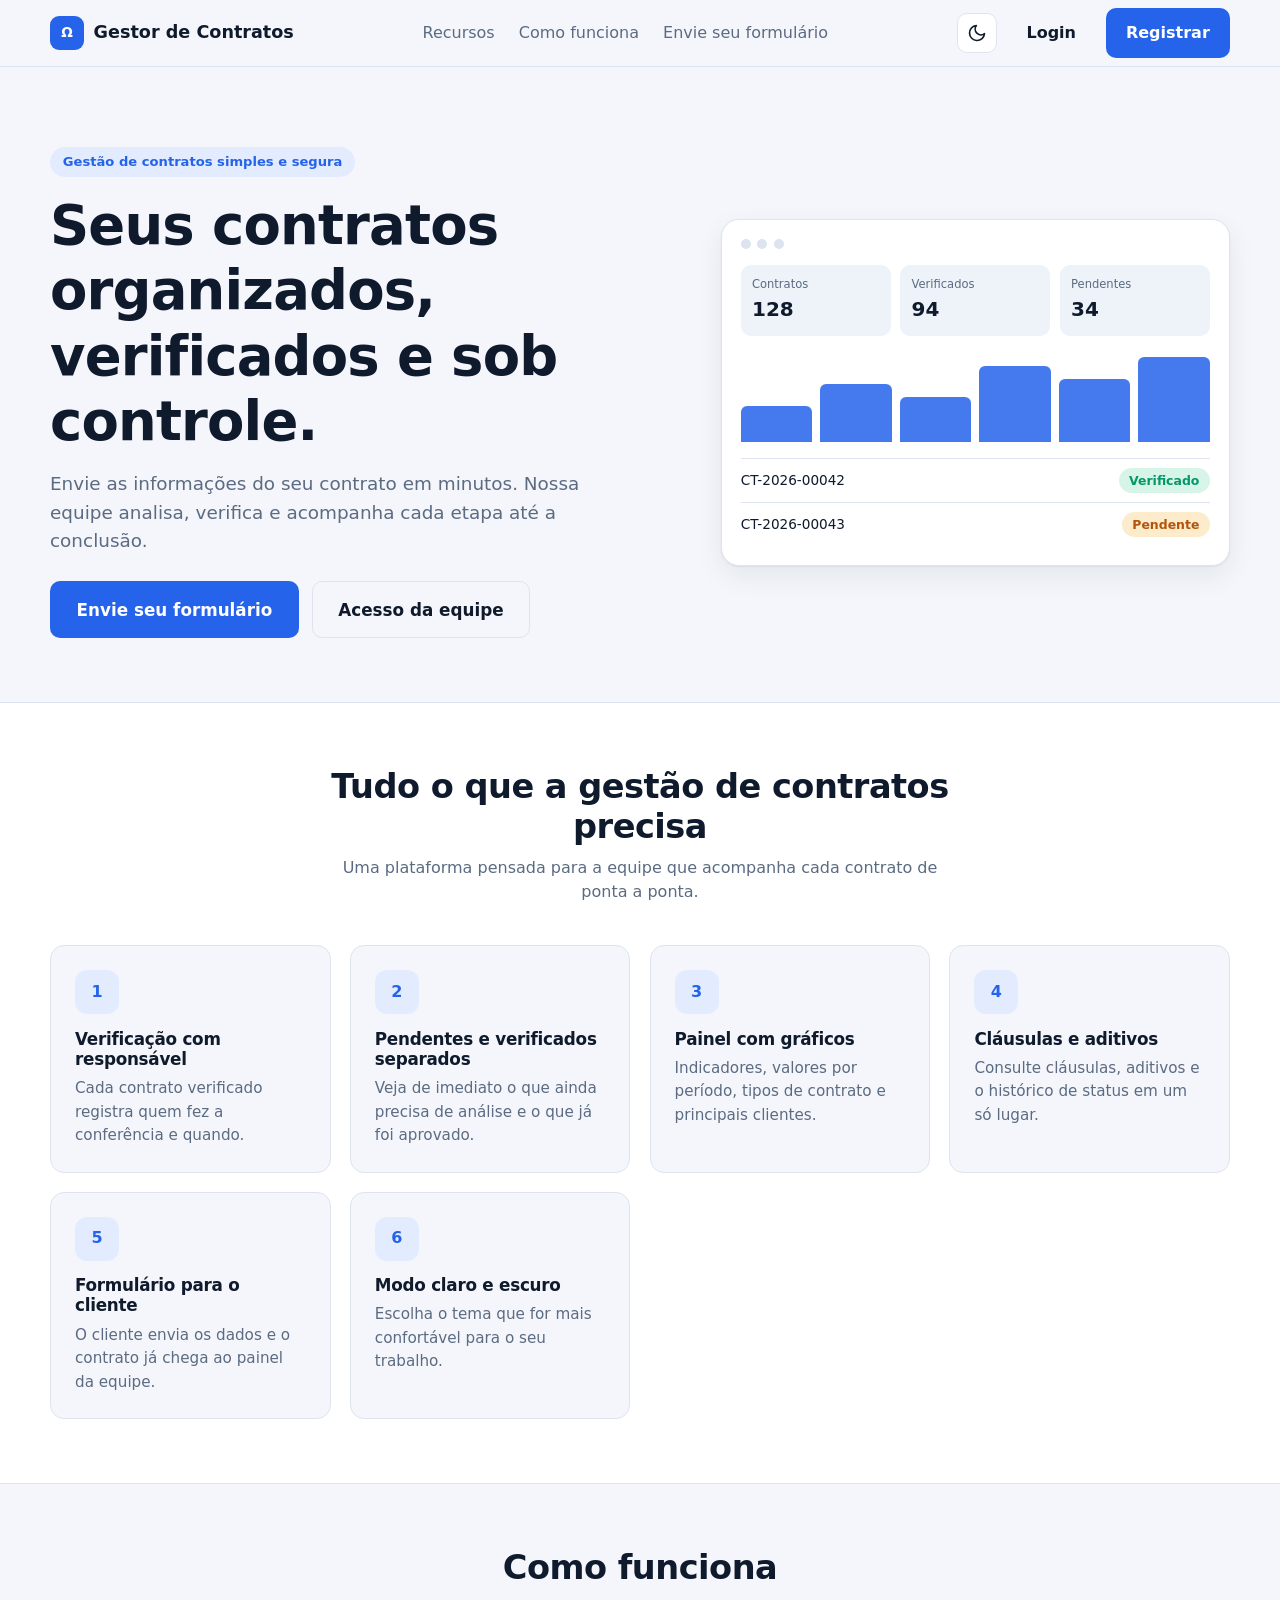
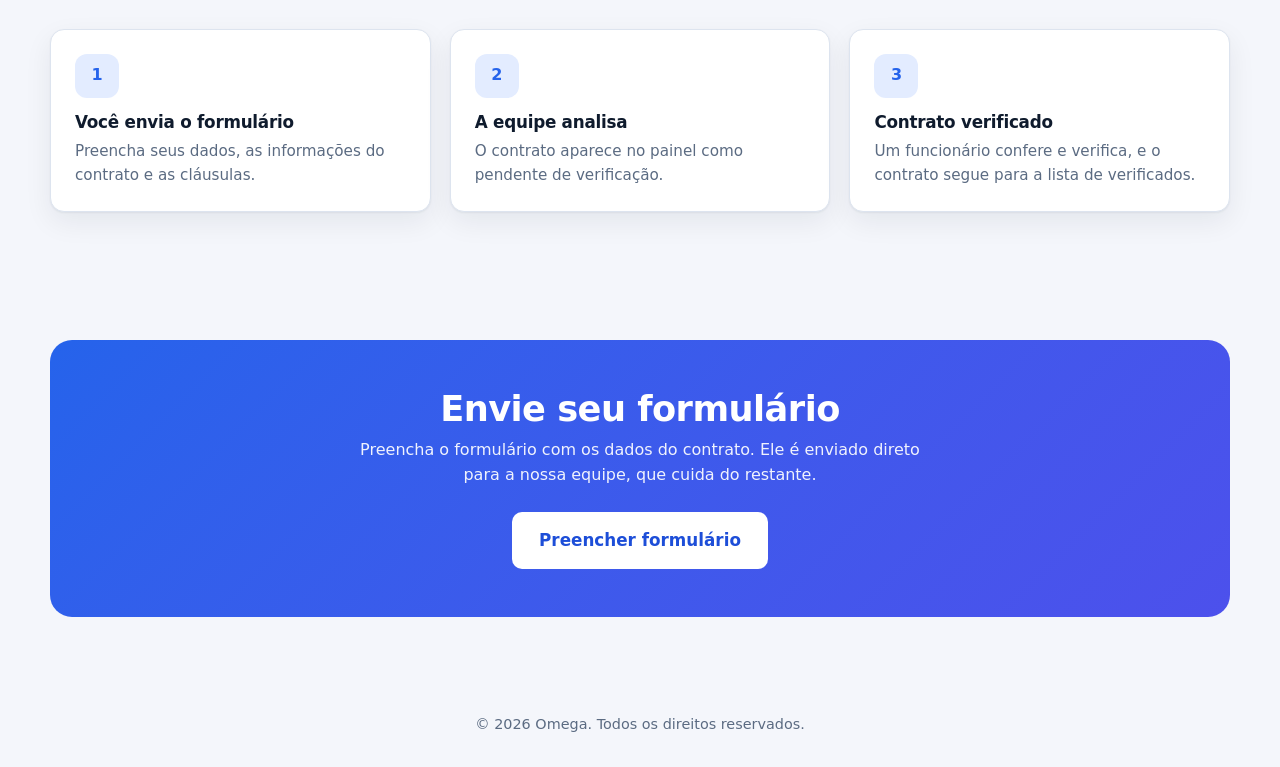
==== frontend/index.html @ f3b6ccd2 "Atualização do back e produção do frontend com integração ao back" ====
<!DOCTYPE html>
<html lang="pt-BR">
<head>
  <meta charset="UTF-8">
  <meta name="viewport" content="width=device-width, initial-scale=1">
  <title>Gestor de Contratos</title>
  <script>document.documentElement.dataset.theme = localStorage.getItem("tema") || (matchMedia("(prefers-color-scheme: dark)").matches ? "dark" : "light");</script>
  <link rel="stylesheet" href="css/style.css">
</head>
<body>

  <header class="navbar">
    <div class="nav-inner">
      <a class="brand" href="index.html"><span class="brand-mark">Ω</span>Gestor de Contratos</a>
      <nav class="nav-links">
        <a href="#recursos">Recursos</a>
        <a href="#como-funciona">Como funciona</a>
        <a href="#formulario">Envie seu formulário</a>
      </nav>
      <div class="nav-actions">
        <span class="theme-slot"></span>
        <a class="btn btn-ghost" href="login.html">Login</a>
        <a class="btn btn-primary" href="registrar.html">Registrar</a>
      </div>
    </div>
  </header>

  <main>
    <section class="hero">
      <div class="container hero-grid">
        <div>
          <span class="eyebrow">Gestão de contratos simples e segura</span>
          <h1>Seus contratos organizados, verificados e sob controle.</h1>
          <p class="lead">Envie as informações do seu contrato em minutos. Nossa equipe analisa, verifica e acompanha cada etapa até a conclusão.</p>
          <div class="hero-cta">
            <a class="btn btn-primary btn-lg" href="formulario.html">Envie seu formulário</a>
            <a class="btn btn-outline btn-lg" href="login.html">Acesso da equipe</a>
          </div>
        </div>

        <div class="preview" aria-hidden="true">
          <div class="preview-head"><i></i><i></i><i></i></div>
          <div class="preview-kpis">
            <div><small>Contratos</small><strong>128</strong></div>
            <div><small>Verificados</small><strong>94</strong></div>
            <div><small>Pendentes</small><strong>34</strong></div>
          </div>
          <div class="preview-bars">
            <span style="height:40%"></span><span style="height:65%"></span><span style="height:50%"></span>
            <span style="height:85%"></span><span style="height:70%"></span><span style="height:95%"></span>
          </div>
          <div class="preview-row"><span>CT-2026-00042</span><span class="badge verificado">Verificado</span></div>
          <div class="preview-row"><span>CT-2026-00043</span><span class="badge pendente">Pendente</span></div>
        </div>
      </div>
    </section>

    <section class="section section-alt" id="recursos">
      <div class="container">
        <div class="section-title">
          <h2>Tudo o que a gestão de contratos precisa</h2>
          <p class="muted">Uma plataforma pensada para a equipe que acompanha cada contrato de ponta a ponta.</p>
        </div>
        <div class="features">
          <article class="feature"><div class="ico">1</div><h3>Verificação com responsável</h3><p>Cada contrato verificado registra quem fez a conferência e quando.</p></article>
          <article class="feature"><div class="ico">2</div><h3>Pendentes e verificados separados</h3><p>Veja de imediato o que ainda precisa de análise e o que já foi aprovado.</p></article>
          <article class="feature"><div class="ico">3</div><h3>Painel com gráficos</h3><p>Indicadores, valores por período, tipos de contrato e principais clientes.</p></article>
          <article class="feature"><div class="ico">4</div><h3>Cláusulas e aditivos</h3><p>Consulte cláusulas, aditivos e o histórico de status em um só lugar.</p></article>
          <article class="feature"><div class="ico">5</div><h3>Formulário para o cliente</h3><p>O cliente envia os dados e o contrato já chega ao painel da equipe.</p></article>
          <article class="feature"><div class="ico">6</div><h3>Modo claro e escuro</h3><p>Escolha o tema que for mais confortável para o seu trabalho.</p></article>
        </div>
      </div>
    </section>

    <section class="section" id="como-funciona">
      <div class="container">
        <div class="section-title">
          <h2>Como funciona</h2>
        </div>
        <div class="features">
          <article class="feature"><div class="ico">1</div><h3>Você envia o formulário</h3><p>Preencha seus dados, as informações do contrato e as cláusulas.</p></article>
          <article class="feature"><div class="ico">2</div><h3>A equipe analisa</h3><p>O contrato aparece no painel como pendente de verificação.</p></article>
          <article class="feature"><div class="ico">3</div><h3>Contrato verificado</h3><p>Um funcionário confere e verifica, e o contrato segue para a lista de verificados.</p></article>
        </div>
      </div>
    </section>

    <section class="section" id="formulario">
      <div class="container">
        <div class="cta-box">
          <h2>Envie seu formulário</h2>
          <p>Preencha o formulário com os dados do contrato. Ele é enviado direto para a nossa equipe, que cuida do restante.</p>
          <a class="btn btn-lg" href="formulario.html">Preencher formulário</a>
        </div>
      </div>
    </section>
  </main>

  <footer class="footer">
    <div class="container">© <span id="ano"></span> Omega. Todos os direitos reservados.</div>
  </footer>

  <script src="js/common.js"></script>
  <script>document.getElementById("ano").textContent = new Date().getFullYear();</script>
</body>
</html>
---- frontend/css/style.css ----
/* ============================================================
   Gestor de Contratos - estilos globais
   Tema claro/escuro controlado por [data-theme] no <html>
   ============================================================ */

:root {
  --bg: #f4f6fb;
  --surface: #ffffff;
  --surface-2: #eef2f9;
  --text: #0f1b2d;
  --muted: #5b6b82;
  --border: #dde4ef;

  --primary: #2563eb;
  --primary-hover: #1d4ed8;
  --primary-contrast: #ffffff;
  --primary-soft: #e3ecff;

  --success: #059669;
  --success-bg: #d6f5e8;
  --warning: #b45309;
  --warning-bg: #fdeccb;
  --danger: #dc2626;
  --danger-bg: #fde2e2;

  --shadow: 0 1px 2px rgba(15, 27, 45, .06), 0 10px 28px rgba(15, 27, 45, .07);
  --radius: 14px;
  color-scheme: light;
}

[data-theme="dark"] {
  --bg: #0b1220;
  --surface: #121b2e;
  --surface-2: #18243b;
  --text: #e7edf8;
  --muted: #93a3bd;
  --border: #243350;

  --primary: #5b95ff;
  --primary-hover: #7aa8ff;
  --primary-contrast: #0b1220;
  --primary-soft: #1b2c52;

  --success: #34d399;
  --success-bg: #0f3a2e;
  --warning: #fbbf24;
  --warning-bg: #3b2f0b;
  --danger: #f87171;
  --danger-bg: #401719;

  --shadow: 0 1px 2px rgba(0, 0, 0, .4), 0 10px 28px rgba(0, 0, 0, .35);
  color-scheme: dark;
}

* { box-sizing: border-box; }

html { scroll-behavior: smooth; }

body {
  margin: 0;
  font-family: "Inter", system-ui, -apple-system, "Segoe UI", Roboto, sans-serif;
  background: var(--bg);
  color: var(--text);
  line-height: 1.55;
  transition: background .25s, color .25s;
}

h1, h2, h3 { line-height: 1.2; margin: 0 0 .5rem; letter-spacing: -.015em; }
p { margin: 0 0 1rem; }
a { color: var(--primary); text-decoration: none; }
a:hover { text-decoration: underline; }
.muted { color: var(--muted); }
.num { text-align: right; white-space: nowrap; }

.container { width: min(1180px, 100% - 2rem); margin-inline: auto; }

/* ---------- Botões ---------- */
.btn {
  display: inline-flex; align-items: center; justify-content: center; gap: .45rem;
  padding: .7rem 1.2rem; border-radius: 10px; border: 1px solid transparent;
  font: inherit; font-weight: 600; cursor: pointer; text-decoration: none !important;
  transition: background .15s, border-color .15s, transform .1s, opacity .15s;
}
.btn:active { transform: translateY(1px); }
.btn:disabled { opacity: .55; cursor: not-allowed; }
.btn-primary { background: var(--primary); color: var(--primary-contrast); }
.btn-primary:hover:not(:disabled) { background: var(--primary-hover); }
.btn-outline { background: transparent; border-color: var(--border); color: var(--text); }
.btn-outline:hover:not(:disabled) { border-color: var(--primary); color: var(--primary); }
.btn-ghost { background: transparent; color: var(--text); }
.btn-ghost:hover:not(:disabled) { background: var(--surface-2); }
.btn-success { background: var(--success); color: #fff; }
[data-theme="dark"] .btn-success { color: #04251b; }
.btn-success:hover:not(:disabled) { filter: brightness(1.08); }
.btn-danger { background: var(--danger); color: #fff; }
[data-theme="dark"] .btn-danger { color: #2a0a0a; }
.btn-danger-outline { background: transparent; border-color: var(--danger-bg); color: var(--danger); }
.btn-danger-outline:hover:not(:disabled) { background: var(--danger-bg); }
.btn-lg { padding: .9rem 1.6rem; font-size: 1.05rem; }
.btn-sm { padding: .38rem .75rem; font-size: .85rem; border-radius: 8px; }
.btn-block { width: 100%; }

.icon-btn {
  display: inline-grid; place-items: center; width: 40px; height: 40px;
  border-radius: 10px; border: 1px solid var(--border); background: var(--surface);
  color: var(--text); cursor: pointer; transition: border-color .15s, color .15s;
}
.icon-btn:hover { border-color: var(--primary); color: var(--primary); }
[data-theme="dark"] .i-moon, :root:not([data-theme="dark"]) .i-sun { display: none; }

/* ---------- Navbar / Topbar ---------- */
.navbar, .topbar {
  position: sticky; top: 0; z-index: 20;
  background: color-mix(in srgb, var(--bg) 85%, transparent);
  backdrop-filter: blur(10px);
  border-bottom: 1px solid var(--border);
}
.nav-inner, .topbar-inner {
  display: flex; align-items: center; justify-content: space-between;
  gap: 1rem; height: 66px; width: min(1180px, 100% - 2rem); margin-inline: auto;
}
.brand {
  display: inline-flex; align-items: center; gap: .6rem;
  font-weight: 800; font-size: 1.1rem; color: var(--text); text-decoration: none !important;
}
.brand-mark {
  display: inline-grid; place-items: center; width: 34px; height: 34px;
  border-radius: 9px; background: var(--primary); color: var(--primary-contrast);
  font-size: .85rem; font-weight: 800;
}
.nav-links { display: flex; gap: 1.5rem; }
.nav-links a { color: var(--muted); font-weight: 500; }
.nav-links a:hover { color: var(--text); text-decoration: none; }
.nav-actions, .topbar-actions { display: flex; align-items: center; gap: .6rem; }
.theme-slot { display: inline-flex; }
.user-chip {
  padding: .35rem .8rem; border-radius: 999px; background: var(--surface-2);
  font-size: .85rem; font-weight: 600;
}

/* ---------- Landing ---------- */
.hero { padding: 5rem 0 4rem; }
.hero-grid { display: grid; grid-template-columns: 1.1fr .9fr; gap: 3rem; align-items: center; }
.eyebrow {
  display: inline-block; padding: .3rem .8rem; border-radius: 999px;
  background: var(--primary-soft); color: var(--primary);
  font-size: .82rem; font-weight: 700; margin-bottom: 1rem;
}
.hero h1 { font-size: clamp(2.2rem, 5vw, 3.4rem); margin-bottom: 1rem; }
.hero p.lead { font-size: 1.15rem; color: var(--muted); max-width: 540px; }
.hero-cta { display: flex; flex-wrap: wrap; gap: .8rem; margin-top: 1.6rem; }

.preview {
  background: var(--surface); border: 1px solid var(--border);
  border-radius: 18px; box-shadow: var(--shadow); padding: 1.2rem;
}
.preview-head { display: flex; gap: .4rem; margin-bottom: 1rem; }
.preview-head i { width: 10px; height: 10px; border-radius: 50%; background: var(--border); }
.preview-kpis { display: grid; grid-template-columns: repeat(3, 1fr); gap: .6rem; margin-bottom: 1rem; }
.preview-kpis div { background: var(--surface-2); border-radius: 10px; padding: .7rem; }
.preview-kpis small { display: block; color: var(--muted); font-size: .72rem; }
.preview-kpis strong { font-size: 1.25rem; }
.preview-bars { display: flex; align-items: flex-end; gap: .5rem; height: 90px; margin-bottom: 1rem; }
.preview-bars span { flex: 1; background: var(--primary); border-radius: 6px 6px 0 0; opacity: .85; }
.preview-row {
  display: flex; justify-content: space-between; align-items: center;
  padding: .55rem 0; border-top: 1px solid var(--border); font-size: .85rem;
}

.section { padding: 4rem 0; }
.section-alt { background: var(--surface); border-block: 1px solid var(--border); }
.section-title { text-align: center; max-width: 640px; margin: 0 auto 2.5rem; }
.section-title h2 { font-size: clamp(1.6rem, 3vw, 2.1rem); }

.features { display: grid; grid-template-columns: repeat(auto-fit, minmax(260px, 1fr)); gap: 1.2rem; }
.feature {
  background: var(--surface); border: 1px solid var(--border);
  border-radius: var(--radius); padding: 1.5rem; box-shadow: var(--shadow);
}
.section-alt .feature { box-shadow: none; background: var(--bg); }
.feature .ico {
  display: grid; place-items: center; width: 44px; height: 44px; border-radius: 12px;
  background: var(--primary-soft); color: var(--primary); font-weight: 800; margin-bottom: .9rem;
}
.feature h3 { font-size: 1.05rem; }
.feature p { color: var(--muted); margin: 0; font-size: .95rem; }

.cta-box {
  background: linear-gradient(135deg, var(--primary), color-mix(in srgb, var(--primary) 55%, #7c3aed));
  color: #fff; border-radius: 22px; padding: 3rem 2rem; text-align: center;
}
.cta-box h2 { font-size: clamp(1.6rem, 3vw, 2.2rem); }
.cta-box p { max-width: 560px; margin: 0 auto 1.5rem; opacity: .92; }
.cta-box .btn { background: #fff; color: #1d4ed8; }
.cta-box .btn:hover { background: #f1f5ff; }

.footer { padding: 2rem 0; text-align: center; color: var(--muted); font-size: .9rem; }

/* ---------- Páginas de autenticação / formulário ---------- */
.page-center { min-height: calc(100vh - 66px); display: grid; place-items: center; padding: 2rem 1rem; }
.card {
  background: var(--surface); border: 1px solid var(--border);
  border-radius: var(--radius); box-shadow: var(--shadow); padding: 1.6rem;
}
.auth-card { width: min(440px, 100%); padding: 2rem; }
.auth-card h1 { font-size: 1.6rem; }

.field { margin-bottom: 1rem; }
.field label { display: block; font-weight: 600; font-size: .9rem; margin-bottom: .35rem; }
.field label .req { color: var(--danger); }
.field input, .field select, .field textarea {
  width: 100%; padding: .7rem .85rem; font: inherit; color: var(--text);
  background: var(--bg); border: 1px solid var(--border); border-radius: 10px;
  transition: border-color .15s, box-shadow .15s;
}
.field textarea { resize: vertical; min-height: 84px; }
.field input:focus, .field select:focus, .field textarea:focus {
  outline: none; border-color: var(--primary);
  box-shadow: 0 0 0 3px color-mix(in srgb, var(--primary) 25%, transparent);
}
.field small { color: var(--muted); font-size: .8rem; }
.grid-2 { display: grid; grid-template-columns: 1fr 1fr; gap: 0 1rem; }

.alert { padding: .75rem 1rem; border-radius: 10px; font-size: .92rem; margin-bottom: 1rem; }
.alert-erro { background: var(--danger-bg); color: var(--danger); }
.alert-ok { background: var(--success-bg); color: var(--success); }
.auth-foot { text-align: center; margin: 1.2rem 0 0; color: var(--muted); font-size: .92rem; }

.form-wrap { width: min(820px, 100% - 2rem); margin: 2.5rem auto 4rem; }
.form-wrap > .card + .card { margin-top: 1.2rem; }
.form-wrap h2 { font-size: 1.15rem; margin-bottom: 1.1rem; }
.clausula-item {
  border: 1px dashed var(--border); border-radius: 12px; padding: 1rem; margin-bottom: .9rem;
  background: var(--bg);
}
.clausula-item .topo { display: flex; justify-content: space-between; align-items: center; margin-bottom: .6rem; }
.clausula-item .topo strong { font-size: .9rem; }
.sucesso { text-align: center; padding: 2.5rem 1.5rem; }
.sucesso .check {
  width: 64px; height: 64px; margin: 0 auto 1rem; border-radius: 50%;
  display: grid; place-items: center; background: var(--success-bg); color: var(--success); font-size: 2rem;
}
.sucesso .numero {
  display: inline-block; padding: .4rem 1rem; border-radius: 10px; margin: .5rem 0 1.4rem;
  background: var(--surface-2); font-weight: 800; font-size: 1.2rem; letter-spacing: .03em;
}

/* ---------- Dashboard ---------- */
.dash { padding: 2rem 0 4rem; }
.dash-head { display: flex; justify-content: space-between; align-items: flex-end; gap: 1rem; flex-wrap: wrap; margin-bottom: 1.5rem; }
.dash-head h1 { font-size: 1.7rem; margin: 0; }
.dash-tools { display: flex; gap: .6rem; flex-wrap: wrap; }
.dash-tools input[type="search"] {
  width: 260px; max-width: 100%; padding: .55rem .85rem; font: inherit; color: var(--text);
  background: var(--surface); border: 1px solid var(--border); border-radius: 10px;
}
.dash-tools input:focus { outline: none; border-color: var(--primary); }

.kpis { display: grid; grid-template-columns: repeat(auto-fit, minmax(190px, 1fr)); gap: 1rem; margin-bottom: 1.2rem; }
.kpi {
  background: var(--surface); border: 1px solid var(--border); border-radius: var(--radius);
  padding: 1.1rem 1.2rem; box-shadow: var(--shadow); border-top: 4px solid var(--primary);
}
.kpi.warning { border-top-color: var(--warning); }
.kpi.success { border-top-color: var(--success); }
.kpi.danger { border-top-color: var(--danger); }
.kpi-label { display: block; color: var(--muted); font-size: .85rem; font-weight: 600; }
.kpi-valor { display: block; font-size: 1.7rem; margin: .15rem 0; letter-spacing: -.02em; }
.kpi-sub { color: var(--muted); font-size: .8rem; }

.charts { display: grid; grid-template-columns: repeat(2, 1fr); gap: 1.2rem; margin-bottom: 1.5rem; }
.chart-card h3 { font-size: 1rem; margin-bottom: .8rem; }
.chart-box { position: relative; height: 260px; }

.tabela-card { padding: 0; margin-bottom: 1.5rem; overflow: hidden; }
.tabela-head {
  display: flex; align-items: center; justify-content: space-between; gap: .8rem;
  padding: 1.1rem 1.3rem; border-bottom: 1px solid var(--border);
}
.tabela-head h2 { margin: 0; font-size: 1.1rem; display: flex; align-items: center; gap: .6rem; }
.tabela-head p { margin: 0; font-size: .85rem; }
.tabela-card.pendentes { border-top: 4px solid var(--warning); }
.tabela-card.verificados { border-top: 4px solid var(--success); }

.table-wrap { overflow-x: auto; }
table { width: 100%; border-collapse: collapse; font-size: .92rem; }
th, td { padding: .75rem 1.1rem; text-align: left; border-bottom: 1px solid var(--border); white-space: nowrap; }
th { font-size: .78rem; text-transform: uppercase; letter-spacing: .04em; color: var(--muted); background: var(--surface-2); }
tbody tr:last-child td { border-bottom: 0; }
tbody tr:hover { background: color-mix(in srgb, var(--surface-2) 60%, transparent); }
td.vazio { text-align: center; color: var(--muted); padding: 2rem; white-space: normal; }
td.titulo-col { white-space: normal; min-width: 180px; }
.acoes { display: flex; gap: .4rem; justify-content: flex-end; }

.badge {
  display: inline-flex; align-items: center; gap: .3rem; padding: .18rem .65rem;
  border-radius: 999px; font-size: .78rem; font-weight: 700; background: var(--surface-2); color: var(--muted);
}
.badge.pendente { background: var(--warning-bg); color: var(--warning); }
.badge.verificado { background: var(--success-bg); color: var(--success); }
.badge.contador { background: var(--primary-soft); color: var(--primary); }
.quem { display: inline-flex; align-items: center; gap: .5rem; font-weight: 600; }
.avatar {
  display: inline-grid; place-items: center; width: 26px; height: 26px; border-radius: 50%;
  background: var(--success-bg); color: var(--success); font-size: .72rem; font-weight: 800;
}

/* ---------- Dialogs ---------- */
dialog {
  border: 1px solid var(--border); border-radius: 18px; padding: 0; color: var(--text);
  background: var(--surface); box-shadow: 0 24px 70px rgba(0, 0, 0, .35);
  width: min(720px, 100% - 2rem); max-height: 90vh;
}
dialog::backdrop { background: rgba(5, 10, 20, .55); backdrop-filter: blur(2px); }
dialog.sm { width: min(440px, 100% - 2rem); }
.dlg-head { display: flex; justify-content: space-between; align-items: flex-start; gap: 1rem; padding: 1.3rem 1.5rem 0; }
.dlg-body { padding: 1rem 1.5rem 1.5rem; overflow-y: auto; max-height: calc(90vh - 90px); }
.dlg-foot { display: flex; justify-content: flex-end; gap: .6rem; padding-top: 1rem; }
.dl-grid { display: grid; grid-template-columns: repeat(auto-fit, minmax(180px, 1fr)); gap: .9rem 1.2rem; margin: 1rem 0; }
.dl-grid dt { font-size: .75rem; text-transform: uppercase; letter-spacing: .04em; color: var(--muted); font-weight: 700; }
.dl-grid dd { margin: 0; font-weight: 600; }
.banner-verificado {
  display: flex; align-items: center; gap: .7rem; padding: .8rem 1rem; border-radius: 12px;
  background: var(--success-bg); color: var(--success); font-weight: 600; margin-top: .8rem;
}
.banner-pendente {
  padding: .8rem 1rem; border-radius: 12px; background: var(--warning-bg);
  color: var(--warning); font-weight: 600; margin-top: .8rem;
}
.dlg-sec h4 { margin: 1.3rem 0 .5rem; font-size: .95rem; }
.lista-simples { list-style: none; margin: 0; padding: 0; }
.lista-simples li { padding: .65rem .85rem; border: 1px solid var(--border); border-radius: 10px; margin-bottom: .5rem; background: var(--bg); }
.lista-simples li strong { display: block; }
.lista-simples li span { color: var(--muted); font-size: .9rem; }

/* ---------- Toasts ---------- */
#toasts { position: fixed; right: 1rem; bottom: 1rem; z-index: 100; display: flex; flex-direction: column; gap: .6rem; }
.toast {
  min-width: 240px; max-width: 360px; padding: .8rem 1.1rem; border-radius: 12px;
  background: var(--surface); border: 1px solid var(--border); border-left: 4px solid var(--primary);
  box-shadow: var(--shadow); font-size: .92rem; animation: entrar .25s ease;
}
.toast.sucesso { border-left-color: var(--success); }
.toast.erro { border-left-color: var(--danger); }
.toast.saindo { opacity: 0; transform: translateX(20px); transition: .3s; }
@keyframes entrar { from { opacity: 0; transform: translateY(10px); } }

/* ---------- Responsivo ---------- */
@media (max-width: 900px) {
  .hero-grid { grid-template-columns: 1fr; }
  .preview { display: none; }
  .charts { grid-template-columns: 1fr; }
  .nav-links { display: none; }
}
@media (max-width: 560px) {
  .grid-2 { grid-template-columns: 1fr; }
  .user-chip { display: none; }
  .hero { padding-top: 3rem; }
  .dash-tools input[type="search"] { width: 100%; }
}
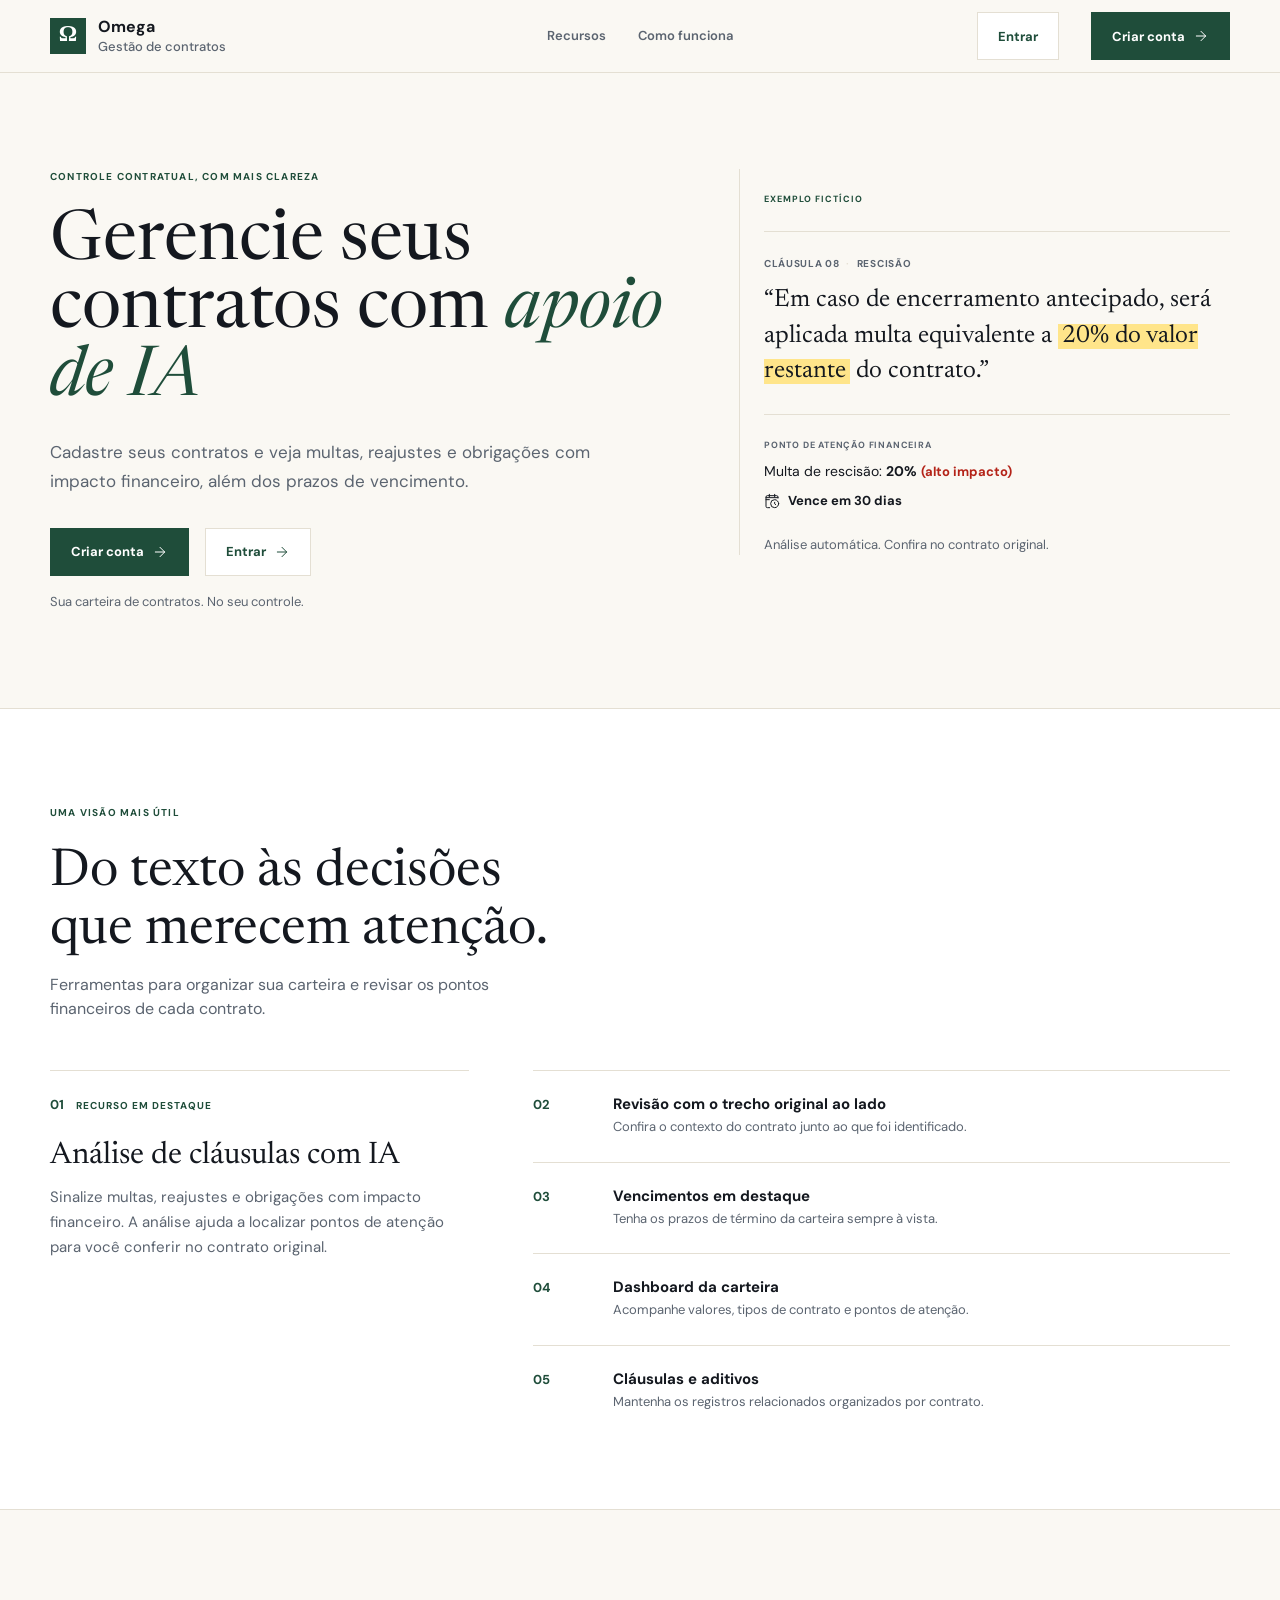
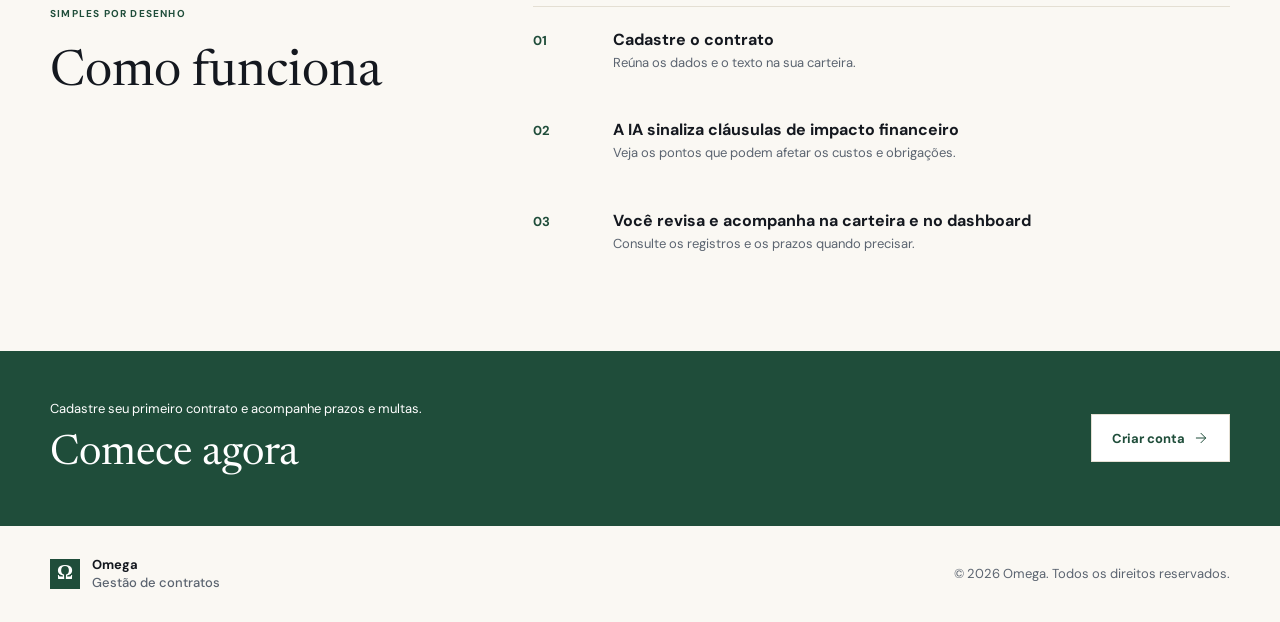
==== commit 17044564: "Refina a página inicial de gestão de contratos" ====
--- a/frontend/index.html
+++ b/frontend/index.html
@@ -3,104 +3,125 @@
 <head>
   <meta charset="UTF-8">
   <meta name="viewport" content="width=device-width, initial-scale=1">
-  <title>Gestor de Contratos</title>
-  <script>document.documentElement.dataset.theme = localStorage.getItem("tema") || (matchMedia("(prefers-color-scheme: dark)").matches ? "dark" : "light");</script>
-  <link rel="stylesheet" href="css/style.css">
+  <title>Gestor de Contratos com apoio de IA</title>
+  <link rel="preconnect" href="https://fonts.googleapis.com">
+  <link rel="preconnect" href="https://fonts.gstatic.com" crossorigin>
+  <link href="https://fonts.googleapis.com/css2?family=DM+Sans:wght@400;500;600;700&family=Newsreader:opsz,wght@6..72,400;6..72,500;6..72,600&display=swap" rel="stylesheet">
+  <link rel="stylesheet" href="css/landing.css">
 </head>
-<body>
+<body class="landing-page">
 
-  <header class="navbar">
-    <div class="nav-inner">
-      <a class="brand" href="index.html"><span class="brand-mark">Ω</span>Gestor de Contratos</a>
-      <nav class="nav-links">
+  <header class="site-header">
+    <div class="shell nav-inner">
+      <a class="brand" href="index.html"><span class="brand-mark">Ω</span><span>Omega <small>Gestão de contratos</small></span></a>
+      <nav class="nav-links" aria-label="Navegação principal">
         <a href="#recursos">Recursos</a>
         <a href="#como-funciona">Como funciona</a>
-        <a href="#formulario">Envie seu formulário</a>
       </nav>
       <div class="nav-actions">
-        <span class="theme-slot"></span>
-        <a class="btn btn-ghost" href="login.html">Login</a>
-        <a class="btn btn-primary" href="registrar.html">Registrar</a>
+        <a class="btn btn--inverse nav-login" href="login.html">Entrar</a>
+        <a class="btn btn--primary" href="registrar.html">Criar conta <svg class="icon" aria-hidden="true" focusable="false"><use href="img/icons.svg#arrow-right"/></svg></a>
       </div>
     </div>
   </header>
 
   <main>
-    <section class="hero">
-      <div class="container hero-grid">
-        <div>
-          <span class="eyebrow">Gestão de contratos simples e segura</span>
-          <h1>Seus contratos organizados, verificados e sob controle.</h1>
-          <p class="lead">Envie as informações do seu contrato em minutos. Nossa equipe analisa, verifica e acompanha cada etapa até a conclusão.</p>
-          <div class="hero-cta">
-            <a class="btn btn-primary btn-lg" href="formulario.html">Envie seu formulário</a>
-            <a class="btn btn-outline btn-lg" href="login.html">Acesso da equipe</a>
+    <section class="hero shell">
+      <div class="hero-copy">
+        <p class="eyebrow">CONTROLE CONTRATUAL, COM MAIS CLAREZA</p>
+        <h1>Gerencie seus contratos com <em>apoio de IA</em></h1>
+        <p class="lead">Cadastre seus contratos e veja multas, reajustes e obrigações com impacto financeiro, além dos prazos de vencimento.</p>
+        <div class="hero-cta">
+          <a class="btn btn--primary" href="registrar.html">Criar conta <svg class="icon" aria-hidden="true" focusable="false"><use href="img/icons.svg#arrow-right"/></svg></a>
+          <a class="btn btn--inverse" href="login.html">Entrar <svg class="icon" aria-hidden="true" focusable="false"><use href="img/icons.svg#arrow-right"/></svg></a>
+        </div>
+        <p class="hero-note">Sua carteira de contratos. No seu controle.</p>
+      </div>
+
+      <aside class="example" aria-label="Exemplo fictício de análise de contrato">
+        <div class="example-block example-topline">
+          <span>EXEMPLO FICTÍCIO</span>
+        </div>
+        <div class="example-block example-clause">
+          <div class="document-label">CLÁUSULA 08 <span>·</span> RESCISÃO</div>
+          <blockquote>“Em caso de encerramento antecipado, será aplicada multa equivalente a <mark>20% do valor restante</mark> do contrato.”</blockquote>
+        </div>
+        <div class="example-block example-attention">
+          <span class="result-label">PONTO DE ATENÇÃO FINANCEIRA</span>
+          <p>Multa de rescisão: <strong>20%</strong> <span class="risk-label">(alto impacto)</span></p>
+          <div class="example-due"><svg class="icon" aria-hidden="true" focusable="false"><use href="img/icons.svg#calendar-clock"/></svg><span>Vence em 30 dias</span></div>
+        </div>
+        <p class="example-note">Análise automática. Confira no contrato original.</p>
+      </aside>
+    </section>
+
+    <section class="section resources" id="recursos">
+      <div class="shell">
+        <div class="section-heading">
+          <p class="eyebrow">UMA VISÃO MAIS ÚTIL</p>
+          <h2>Do texto às decisões que merecem atenção.</h2>
+          <p>Ferramentas para organizar sua carteira e revisar os pontos financeiros de cada contrato.</p>
+        </div>
+        <div class="resource-layout">
+          <article class="resource-featured">
+            <span class="resource-number">01 <span>RECURSO EM DESTAQUE</span></span>
+            <h3>Análise de cláusulas com IA</h3>
+            <p>Sinalize multas, reajustes e obrigações com impacto financeiro. A análise ajuda a localizar pontos de atenção para você conferir no contrato original.</p>
+          </article>
+          <div class="resource-list">
+            <article class="list-row">
+              <span class="list-number">02</span>
+              <div class="list-copy"><h3>Revisão com o trecho original ao lado</h3><p>Confira o contexto do contrato junto ao que foi identificado.</p></div>
+            </article>
+            <article class="list-row">
+              <span class="list-number">03</span>
+              <div class="list-copy"><h3>Vencimentos em destaque</h3><p>Tenha os prazos de término da carteira sempre à vista.</p></div>
+            </article>
+            <article class="list-row">
+              <span class="list-number">04</span>
+              <div class="list-copy"><h3>Dashboard da carteira</h3><p>Acompanhe valores, tipos de contrato e pontos de atenção.</p></div>
+            </article>
+            <article class="list-row">
+              <span class="list-number">05</span>
+              <div class="list-copy"><h3>Cláusulas e aditivos</h3><p>Mantenha os registros relacionados organizados por contrato.</p></div>
+            </article>
           </div>
-        </div>
-
-        <div class="preview" aria-hidden="true">
-          <div class="preview-head"><i></i><i></i><i></i></div>
-          <div class="preview-kpis">
-            <div><small>Contratos</small><strong>128</strong></div>
-            <div><small>Verificados</small><strong>94</strong></div>
-            <div><small>Pendentes</small><strong>34</strong></div>
-          </div>
-          <div class="preview-bars">
-            <span style="height:40%"></span><span style="height:65%"></span><span style="height:50%"></span>
-            <span style="height:85%"></span><span style="height:70%"></span><span style="height:95%"></span>
-          </div>
-          <div class="preview-row"><span>CT-2026-00042</span><span class="badge verificado">Verificado</span></div>
-          <div class="preview-row"><span>CT-2026-00043</span><span class="badge pendente">Pendente</span></div>
         </div>
       </div>
     </section>
 
-    <section class="section section-alt" id="recursos">
-      <div class="container">
-        <div class="section-title">
-          <h2>Tudo o que a gestão de contratos precisa</h2>
-          <p class="muted">Uma plataforma pensada para a equipe que acompanha cada contrato de ponta a ponta.</p>
+    <section class="section process" id="como-funciona">
+      <div class="shell process-layout">
+        <div class="section-heading process-heading">
+          <p class="eyebrow">SIMPLES POR DESENHO</p>
+          <h2>Como funciona</h2>
         </div>
-        <div class="features">
-          <article class="feature"><div class="ico">1</div><h3>Verificação com responsável</h3><p>Cada contrato verificado registra quem fez a conferência e quando.</p></article>
-          <article class="feature"><div class="ico">2</div><h3>Pendentes e verificados separados</h3><p>Veja de imediato o que ainda precisa de análise e o que já foi aprovado.</p></article>
-          <article class="feature"><div class="ico">3</div><h3>Painel com gráficos</h3><p>Indicadores, valores por período, tipos de contrato e principais clientes.</p></article>
-          <article class="feature"><div class="ico">4</div><h3>Cláusulas e aditivos</h3><p>Consulte cláusulas, aditivos e o histórico de status em um só lugar.</p></article>
-          <article class="feature"><div class="ico">5</div><h3>Formulário para o cliente</h3><p>O cliente envia os dados e o contrato já chega ao painel da equipe.</p></article>
-          <article class="feature"><div class="ico">6</div><h3>Modo claro e escuro</h3><p>Escolha o tema que for mais confortável para o seu trabalho.</p></article>
-        </div>
+        <ol class="steps">
+          <li class="list-row"><span class="list-number">01</span><div class="list-copy"><h3>Cadastre o contrato</h3><p>Reúna os dados e o texto na sua carteira.</p></div></li>
+          <li class="list-row"><span class="list-number">02</span><div class="list-copy"><h3>A IA sinaliza cláusulas de impacto financeiro</h3><p>Veja os pontos que podem afetar os custos e obrigações.</p></div></li>
+          <li class="list-row"><span class="list-number">03</span><div class="list-copy"><h3>Você revisa e acompanha na carteira e no dashboard</h3><p>Consulte os registros e os prazos quando precisar.</p></div></li>
+        </ol>
       </div>
     </section>
 
-    <section class="section" id="como-funciona">
-      <div class="container">
-        <div class="section-title">
-          <h2>Como funciona</h2>
+    <section class="closing">
+      <div class="shell closing-inner">
+        <div>
+          <p class="closing-note">Cadastre seu primeiro contrato e acompanhe prazos e multas.</p>
+          <h2>Comece agora</h2>
         </div>
-        <div class="features">
-          <article class="feature"><div class="ico">1</div><h3>Você envia o formulário</h3><p>Preencha seus dados, as informações do contrato e as cláusulas.</p></article>
-          <article class="feature"><div class="ico">2</div><h3>A equipe analisa</h3><p>O contrato aparece no painel como pendente de verificação.</p></article>
-          <article class="feature"><div class="ico">3</div><h3>Contrato verificado</h3><p>Um funcionário confere e verifica, e o contrato segue para a lista de verificados.</p></article>
-        </div>
-      </div>
-    </section>
-
-    <section class="section" id="formulario">
-      <div class="container">
-        <div class="cta-box">
-          <h2>Envie seu formulário</h2>
-          <p>Preencha o formulário com os dados do contrato. Ele é enviado direto para a nossa equipe, que cuida do restante.</p>
-          <a class="btn btn-lg" href="formulario.html">Preencher formulário</a>
-        </div>
+        <a class="btn btn--inverse" href="registrar.html">Criar conta <svg class="icon" aria-hidden="true" focusable="false"><use href="img/icons.svg#arrow-right"/></svg></a>
       </div>
     </section>
   </main>
 
-  <footer class="footer">
-    <div class="container">© <span id="ano"></span> Omega. Todos os direitos reservados.</div>
+  <footer class="site-footer">
+    <div class="shell footer-inner">
+      <a class="brand footer-brand" href="index.html"><span class="brand-mark">Ω</span><span>Omega <small>Gestão de contratos</small></span></a>
+      <span>© <span id="ano"></span> Omega. Todos os direitos reservados.</span>
+    </div>
   </footer>
 
-  <script src="js/common.js"></script>
   <script>document.getElementById("ano").textContent = new Date().getFullYear();</script>
 </body>
 </html>
--- a/frontend/css/landing.css
+++ b/frontend/css/landing.css
@@ -0,0 +1,158 @@
+:root {
+  --space-4: 4px;
+  --space-8: 8px;
+  --space-12: 12px;
+  --space-16: 16px;
+  --space-24: 24px;
+  --space-32: 32px;
+  --space-48: 48px;
+  --space-64: 64px;
+  --space-96: 96px;
+  color-scheme: light;
+  --paper: #FAF8F3;
+  --white: #FFFFFF;
+  --ink: #14181F;
+  --support: #5B6470;
+  --line: #E4DFD3;
+  --green: #1F4D3A;
+  --highlight: #FFE58A;
+  --risk: #B42318;
+}
+
+* { box-sizing: border-box; }
+@media (prefers-reduced-motion: no-preference) { html { scroll-behavior: smooth; } }
+body {
+  margin: 0;
+  background: var(--paper);
+  color: var(--ink);
+  font-family: "DM Sans", sans-serif;
+  font-size: 16px;
+  line-height: 1.55;
+}
+a { color: inherit; text-decoration: none; }
+a:focus-visible, .btn:focus-visible { outline: 2px solid var(--green); outline-offset: 2px; }
+h1, h2, h3, p, blockquote { margin-top: 0; }
+h1, h2, h3 { line-height: 1.12; }
+.shell { width: min(1180px, calc(100% - var(--space-64))); margin-inline: auto; }
+
+.site-header { position: sticky; top: 0; z-index: 20; border-bottom: 1px solid var(--line); background: var(--paper); }
+.nav-inner { min-height: 72px; display: grid; grid-template-columns: 1fr auto 1fr; align-items: center; gap: var(--space-32); }
+.nav-inner > .brand { justify-self: start; }
+.nav-links { justify-self: center; }
+.nav-actions { justify-self: end; }
+.brand { display: inline-flex; align-items: center; gap: var(--space-12); color: var(--ink); font-weight: 700; line-height: 1.1; white-space: nowrap; }
+.brand-mark { display: grid; place-items: center; width: 36px; height: 36px; background: var(--green); color: var(--white); font-family: "Newsreader", serif; font-size: 23px; }
+.brand small { display: block; margin-top: var(--space-4); color: var(--support); font-size: 13px; font-weight: 500; letter-spacing: 0; }
+.nav-links, .nav-actions { display: flex; align-items: center; gap: var(--space-32); }
+.nav-links a { color: var(--support); font-size: 13px; font-weight: 600; }
+.nav-links a:hover, .nav-login:hover { color: var(--green); }
+.btn { display: inline-flex; align-items: center; gap: var(--space-8); height: var(--space-48); padding: 0 20px; border: 1px solid transparent; color: var(--green); font: 700 13px "DM Sans", sans-serif; white-space: nowrap; }
+.btn--primary { border-color: var(--green); background: var(--green); color: var(--white); }
+.btn--inverse { border-color: var(--line); background: var(--white); color: var(--green); }
+.closing .btn:focus-visible { outline-color: var(--white); }
+.icon { display: inline-block; width: 16px; height: 16px; flex: 0 0 auto; fill: none; stroke: currentColor; stroke-width: 1.5; stroke-linecap: round; stroke-linejoin: round; vertical-align: middle; }
+.btn svg { flex: 0 0 auto; }
+
+.hero { display: grid; grid-template-columns: minmax(0, 1.12fr) minmax(330px, .88fr); align-items: start; gap: var(--space-64); padding-block: var(--space-96); }
+.hero-copy { max-width: 625px; }
+.eyebrow { margin-bottom: var(--space-24); color: var(--green); font-size: 10px; font-weight: 700; letter-spacing: 1.2px; }
+h1, h2 { font-family: "Newsreader", Georgia, serif; font-weight: 400; letter-spacing: 0; }
+.hero h1 { max-width: 640px; margin-bottom: var(--space-24); font-size: clamp(48px, 5.4vw, 74px); line-height: .99; }
+.hero h1 em { color: var(--green); font-weight: 400; }
+.lead { max-width: 540px; margin-bottom: var(--space-32); color: var(--support); font-size: 17px; line-height: 1.7; }
+.hero-cta { display: flex; align-items: center; gap: var(--space-16); }
+.hero-note { margin: var(--space-16) 0 0; color: var(--support); font-size: 13px; }
+
+.example { position: relative; padding-left: var(--space-24); border-left: 1px solid var(--line); animation: arrive .55s ease-out both; }
+.example-block { margin: 0; padding-block: var(--space-24); }
+.example-topline { border-bottom: 1px solid var(--line); color: var(--green); font-size: 9px; font-weight: 700; letter-spacing: 1px; }
+.example-clause { border-bottom: 1px solid var(--line); }
+.document-label { margin-bottom: var(--space-12); color: var(--support); font-size: 10px; font-weight: 700; letter-spacing: .7px; }
+.document-label span { padding-inline: var(--space-4); color: var(--line); }
+.example blockquote { margin: 0; font-family: "Newsreader", Georgia, serif; font-size: 25px; line-height: 1.42; }
+.example mark { padding: 0 var(--space-4); background: var(--highlight); color: var(--ink); }
+.example-attention { display: flex; flex-direction: column; align-items: flex-start; gap: var(--space-8); padding-block: var(--space-24); }
+.result-label { color: var(--support); font-size: 9px; font-weight: 700; letter-spacing: .8px; }
+.example-attention p { margin: 0; font-size: 14px; }
+.example-attention strong { font-weight: 700; }
+.risk-label { color: var(--risk); font-size: 13px; font-weight: 700; }
+.example-due { display: flex; align-items: center; gap: var(--space-8); font-size: 13px; font-weight: 700; }
+.example-note { margin: 0; padding-top: 0; color: var(--support); font-size: 13px; }
+
+.section { padding-block: var(--space-96); scroll-margin-top: 88px; }
+.resources { background: var(--white); border-block: 1px solid var(--line); }
+.section-heading { max-width: 520px; margin-bottom: var(--space-48); }
+.section-heading h2 { max-width: 500px; margin-bottom: var(--space-12); font-size: clamp(36px, 4.2vw, 52px); }
+.section-heading > p:last-child { max-width: 52ch; margin-bottom: 0; color: var(--support); font-size: 16px; text-wrap: pretty; }
+.resource-layout, .process-layout { display: grid; grid-template-columns: minmax(0, .75fr) minmax(0, 1.25fr); gap: var(--space-64); align-items: start; }
+.resource-featured { align-self: start; padding-top: var(--space-24); border-top: 1px solid var(--line); }
+.resource-featured .resource-number { display: flex; align-items: center; gap: var(--space-12); margin-bottom: var(--space-24); color: var(--green); font-size: 13px; font-weight: 700; }
+.resource-featured .resource-number span { font-size: 10px; letter-spacing: 1px; }
+.resource-featured h3 { max-width: 360px; margin: 0 0 var(--space-12); font-family: "Newsreader", Georgia, serif; font-size: 31px; font-weight: 400; line-height: 1.1; }
+.resource-featured p { max-width: 520px; margin: 0; color: var(--support); font-size: 15px; line-height: 1.65; }
+.resource-list { display: flex; flex-direction: column; border-top: 1px solid var(--line); }
+.list-row { display: grid; grid-template-columns: 64px minmax(0, 1fr); align-items: baseline; column-gap: var(--space-16); row-gap: var(--space-4); padding-block: var(--space-24); border-top: 1px solid var(--line); }
+.resource-list .list-row:first-child { border-top: 0; }
+.resource-list .list-row:last-child, .steps .list-row:last-child { padding-bottom: 0; border-bottom: 0; }
+.list-number { grid-column: 1; grid-row: 1 / span 2; color: var(--green); font-size: 13px; font-weight: 700; }
+.list-copy { display: contents; }
+.list-row h3 { grid-column: 2; margin: 0; font-size: 15px; font-weight: 700; }
+.list-row p { grid-column: 2; max-width: 520px; margin: 0; color: var(--support); font-size: 13px; line-height: 1.6; }
+
+.process { background: var(--paper); }
+.process-heading { align-self: start; margin: 0; }
+.process-heading .eyebrow { margin-top: 0; }
+.process-heading h2 { font-size: 50px; }
+.steps { margin: 0; padding: 0; list-style: none; counter-reset: step; border-top: 1px solid var(--line); }
+.steps .list-row { border-top: 0; }
+.steps h3 { font-size: 16px; }
+
+.closing { padding-block: var(--space-48); background: var(--green); color: var(--white); }
+.closing-inner { display: flex; align-items: center; justify-content: space-between; gap: var(--space-32); }
+.closing-note { margin: 0 0 var(--space-12); color: var(--white); font-size: 13px; }
+.closing h2 { margin: 0; font-size: 42px; }
+.btn--inverse:hover { background: var(--paper); }
+
+.site-footer { background: var(--paper); }
+.footer-inner { min-height: var(--space-96); display: flex; align-items: center; justify-content: space-between; gap: var(--space-24); color: var(--support); font-size: 13px; }
+.footer-brand { color: var(--ink); font-size: 13px; }
+.footer-brand .brand-mark { width: 30px; height: 30px; font-size: 20px; }
+
+@keyframes arrive { from { opacity: 0; } to { opacity: 1; } }
+@media (prefers-reduced-motion: reduce) { *, *::before, *::after { scroll-behavior: auto !important; animation-duration: .01ms !important; animation-iteration-count: 1 !important; } }
+@media (max-width: 900px) {
+  .hero { grid-template-columns: minmax(0, 1fr) minmax(280px, .8fr); gap: var(--space-48); padding-block: var(--space-96); }
+  .hero h1 { font-size: clamp(46px, 7vw, 64px); }
+  .resource-layout, .process-layout { gap: var(--space-32); }
+}
+@media (max-width: 680px) {
+  .shell { width: min(100% - var(--space-32), 560px); }
+  .nav-inner { min-height: var(--space-64); grid-template-columns: 1fr auto; gap: var(--space-12); }
+  .nav-links, .nav-login { display: none; }
+  .nav-actions { grid-column: 2; gap: var(--space-8); }
+  .hero { grid-template-columns: 1fr; gap: var(--space-48); padding-block: var(--space-64); }
+  .hero h1 { max-width: 540px; font-size: clamp(47px, 12vw, 62px); }
+  .lead { font-size: 15px; }
+  .example { max-width: 500px; padding: 0; border-top: 1px solid var(--line); border-left: 0; }
+  .section { padding-block: var(--space-64); }
+  .section-heading { margin-bottom: var(--space-32); }
+  .section-heading h2 { font-size: 42px; }
+  .resource-layout, .process-layout { grid-template-columns: 1fr; gap: var(--space-24); }
+  .resource-featured { padding-top: var(--space-24); }
+  .resource-featured .resource-number { margin-bottom: var(--space-16); }
+  .resource-featured h3 { font-size: 28px; }
+  .resource-item { padding-block: var(--space-24); }
+  .process-heading h2 { font-size: 43px; }
+  .closing-inner { align-items: center; }
+  .closing h2 { font-size: 38px; }
+  .footer-inner { align-items: flex-start; flex-direction: column; justify-content: center; padding-block: var(--space-24); }
+}
+@media (max-width: 360px) {
+  .shell { width: calc(100% - var(--space-32)); }
+  .brand { gap: var(--space-8); font-size: 13px; }
+  .brand-mark { width: 32px; height: 32px; }
+  .nav-actions { gap: var(--space-8); }
+  .hero h1 { font-size: 45px; }
+  .example { padding-left: var(--space-16); }
+  .example blockquote { font-size: 22px; }
+}
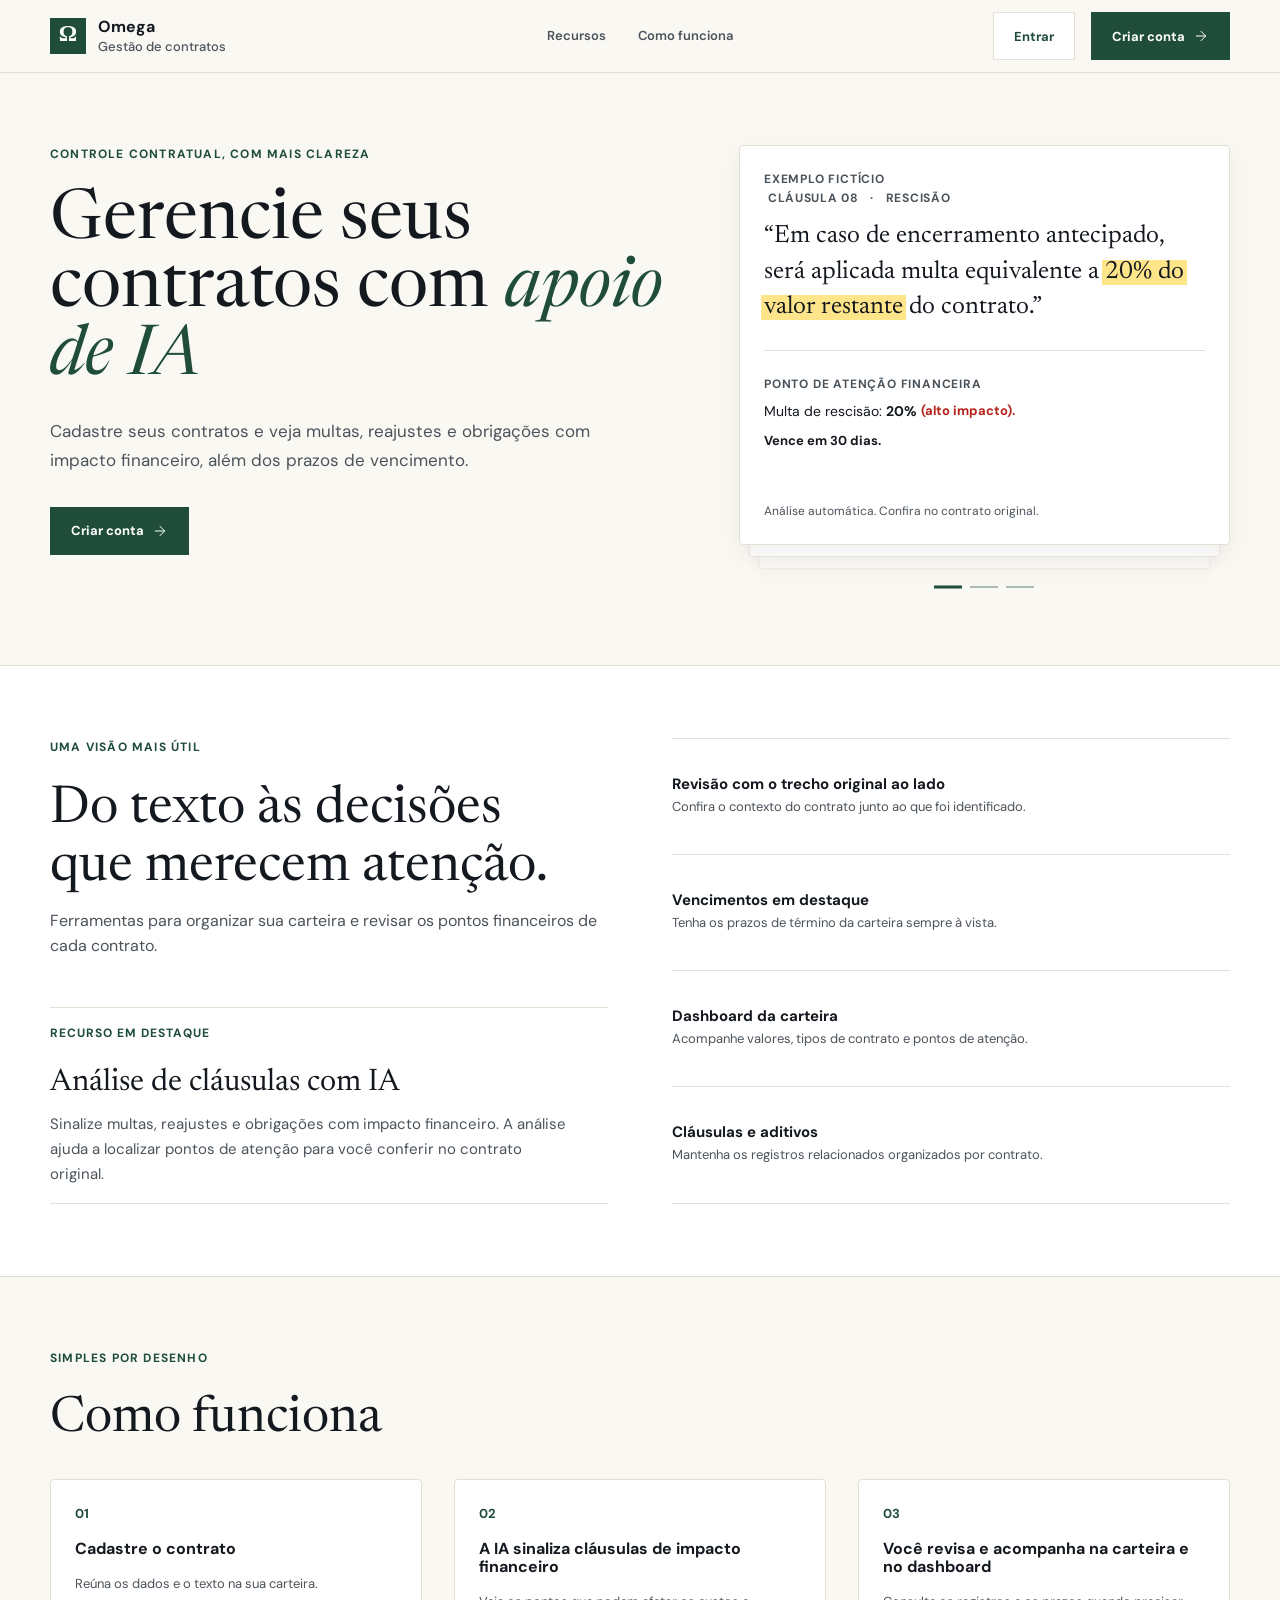
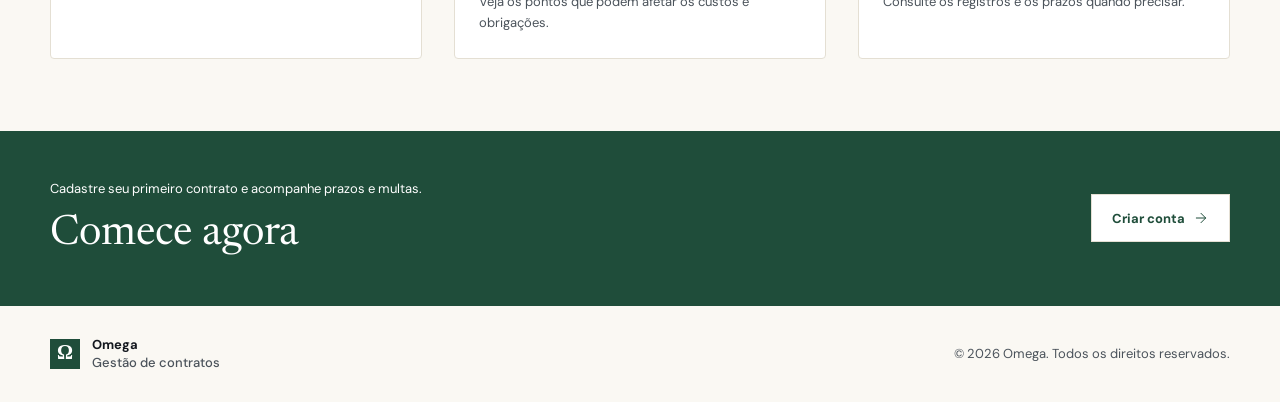
==== commit 65846617: "Conclui CP2: auth, análise com Gemini, dashboard, migrações, Swagger e testes isolados" ====
--- a/frontend/index.html
+++ b/frontend/index.html
@@ -3,11 +3,11 @@
 <head>
   <meta charset="UTF-8">
   <meta name="viewport" content="width=device-width, initial-scale=1">
-  <title>Gestor de Contratos com apoio de IA</title>
+  <title>Omega – Gestão de contratos</title>
   <link rel="preconnect" href="https://fonts.googleapis.com">
   <link rel="preconnect" href="https://fonts.gstatic.com" crossorigin>
   <link href="https://fonts.googleapis.com/css2?family=DM+Sans:wght@400;500;600;700&family=Newsreader:opsz,wght@6..72,400;6..72,500;6..72,600&display=swap" rel="stylesheet">
-  <link rel="stylesheet" href="css/landing.css">
+  <link rel="stylesheet" href="css/landing.css?v=20261006-18">
 </head>
 <body class="landing-page">
 
@@ -33,59 +33,42 @@
         <p class="lead">Cadastre seus contratos e veja multas, reajustes e obrigações com impacto financeiro, além dos prazos de vencimento.</p>
         <div class="hero-cta">
           <a class="btn btn--primary" href="registrar.html">Criar conta <svg class="icon" aria-hidden="true" focusable="false"><use href="img/icons.svg#arrow-right"/></svg></a>
-          <a class="btn btn--inverse" href="login.html">Entrar <svg class="icon" aria-hidden="true" focusable="false"><use href="img/icons.svg#arrow-right"/></svg></a>
         </div>
-        <p class="hero-note">Sua carteira de contratos. No seu controle.</p>
       </div>
 
-      <aside class="example" aria-label="Exemplo fictício de análise de contrato">
-        <div class="example-block example-topline">
-          <span>EXEMPLO FICTÍCIO</span>
-        </div>
-        <div class="example-block example-clause">
-          <div class="document-label">CLÁUSULA 08 <span>·</span> RESCISÃO</div>
-          <blockquote>“Em caso de encerramento antecipado, será aplicada multa equivalente a <mark>20% do valor restante</mark> do contrato.”</blockquote>
-        </div>
-        <div class="example-block example-attention">
-          <span class="result-label">PONTO DE ATENÇÃO FINANCEIRA</span>
-          <p>Multa de rescisão: <strong>20%</strong> <span class="risk-label">(alto impacto)</span></p>
-          <div class="example-due"><svg class="icon" aria-hidden="true" focusable="false"><use href="img/icons.svg#calendar-clock"/></svg><span>Vence em 30 dias</span></div>
-        </div>
-        <p class="example-note">Análise automática. Confira no contrato original.</p>
+      <aside class="card-stack" role="group" aria-label="Exemplos de análise de cláusulas">
+        <div class="stack-cards" aria-live="off"></div>
+        <div class="stack-indicators" aria-label="Escolher exemplo"></div>
       </aside>
     </section>
 
     <section class="section resources" id="recursos">
-      <div class="shell">
-        <div class="section-heading">
-          <p class="eyebrow">UMA VISÃO MAIS ÚTIL</p>
-          <h2>Do texto às decisões que merecem atenção.</h2>
-          <p>Ferramentas para organizar sua carteira e revisar os pontos financeiros de cada contrato.</p>
-        </div>
-        <div class="resource-layout">
+      <div class="shell resource-layout">
+        <div class="resource-intro">
+          <div class="section-heading">
+            <p class="eyebrow">UMA VISÃO MAIS ÚTIL</p>
+            <h2>Do texto às decisões que merecem atenção.</h2>
+            <p>Ferramentas para organizar sua carteira e revisar os pontos financeiros de cada contrato.</p>
+          </div>
           <article class="resource-featured">
-            <span class="resource-number">01 <span>RECURSO EM DESTAQUE</span></span>
+            <span class="resource-number"><span>RECURSO EM DESTAQUE</span></span>
             <h3>Análise de cláusulas com IA</h3>
             <p>Sinalize multas, reajustes e obrigações com impacto financeiro. A análise ajuda a localizar pontos de atenção para você conferir no contrato original.</p>
           </article>
-          <div class="resource-list">
-            <article class="list-row">
-              <span class="list-number">02</span>
-              <div class="list-copy"><h3>Revisão com o trecho original ao lado</h3><p>Confira o contexto do contrato junto ao que foi identificado.</p></div>
-            </article>
-            <article class="list-row">
-              <span class="list-number">03</span>
-              <div class="list-copy"><h3>Vencimentos em destaque</h3><p>Tenha os prazos de término da carteira sempre à vista.</p></div>
-            </article>
-            <article class="list-row">
-              <span class="list-number">04</span>
-              <div class="list-copy"><h3>Dashboard da carteira</h3><p>Acompanhe valores, tipos de contrato e pontos de atenção.</p></div>
-            </article>
-            <article class="list-row">
-              <span class="list-number">05</span>
-              <div class="list-copy"><h3>Cláusulas e aditivos</h3><p>Mantenha os registros relacionados organizados por contrato.</p></div>
-            </article>
-          </div>
+        </div>
+        <div class="resource-list">
+          <article class="list-row">
+            <div class="list-copy"><h3>Revisão com o trecho original ao lado</h3><p>Confira o contexto do contrato junto ao que foi identificado.</p></div>
+          </article>
+          <article class="list-row">
+            <div class="list-copy"><h3>Vencimentos em destaque</h3><p>Tenha os prazos de término da carteira sempre à vista.</p></div>
+          </article>
+          <article class="list-row">
+            <div class="list-copy"><h3>Dashboard da carteira</h3><p>Acompanhe valores, tipos de contrato e pontos de atenção.</p></div>
+          </article>
+          <article class="list-row">
+            <div class="list-copy"><h3>Cláusulas e aditivos</h3><p>Mantenha os registros relacionados organizados por contrato.</p></div>
+          </article>
         </div>
       </div>
     </section>
@@ -97,9 +80,21 @@
           <h2>Como funciona</h2>
         </div>
         <ol class="steps">
-          <li class="list-row"><span class="list-number">01</span><div class="list-copy"><h3>Cadastre o contrato</h3><p>Reúna os dados e o texto na sua carteira.</p></div></li>
-          <li class="list-row"><span class="list-number">02</span><div class="list-copy"><h3>A IA sinaliza cláusulas de impacto financeiro</h3><p>Veja os pontos que podem afetar os custos e obrigações.</p></div></li>
-          <li class="list-row"><span class="list-number">03</span><div class="list-copy"><h3>Você revisa e acompanha na carteira e no dashboard</h3><p>Consulte os registros e os prazos quando precisar.</p></div></li>
+          <li class="step">
+            <span class="step-number">01</span>
+            <h3>Cadastre o contrato</h3>
+            <p>Reúna os dados e o texto na sua carteira.</p>
+          </li>
+          <li class="step">
+            <span class="step-number">02</span>
+            <h3>A IA sinaliza cláusulas de impacto financeiro</h3>
+            <p>Veja os pontos que podem afetar os custos e obrigações.</p>
+          </li>
+          <li class="step">
+            <span class="step-number">03</span>
+            <h3>Você revisa e acompanha na carteira e no dashboard</h3>
+            <p>Consulte os registros e os prazos quando precisar.</p>
+          </li>
         </ol>
       </div>
     </section>
@@ -122,6 +117,7 @@
     </div>
   </footer>
 
+  <script src="js/landing.js?v=20261006-2" defer></script>
   <script>document.getElementById("ano").textContent = new Date().getFullYear();</script>
 </body>
-</html>
+</html>
--- a/frontend/css/landing.css
+++ b/frontend/css/landing.css
@@ -7,12 +7,13 @@
   --space-32: 32px;
   --space-48: 48px;
   --space-64: 64px;
+  --space-72: 72px;
   --space-96: 96px;
   color-scheme: light;
   --paper: #FAF8F3;
   --white: #FFFFFF;
   --ink: #14181F;
-  --support: #5B6470;
+  --support: #4B535B;
   --line: #E4DFD3;
   --green: #1F4D3A;
   --highlight: #FFE58A;
@@ -44,6 +45,7 @@
 .brand-mark { display: grid; place-items: center; width: 36px; height: 36px; background: var(--green); color: var(--white); font-family: "Newsreader", serif; font-size: 23px; }
 .brand small { display: block; margin-top: var(--space-4); color: var(--support); font-size: 13px; font-weight: 500; letter-spacing: 0; }
 .nav-links, .nav-actions { display: flex; align-items: center; gap: var(--space-32); }
+.nav-actions { gap: var(--space-16); }
 .nav-links a { color: var(--support); font-size: 13px; font-weight: 600; }
 .nav-links a:hover, .nav-login:hover { color: var(--green); }
 .btn { display: inline-flex; align-items: center; gap: var(--space-8); height: var(--space-48); padding: 0 20px; border: 1px solid transparent; color: var(--green); font: 700 13px "DM Sans", sans-serif; white-space: nowrap; }
@@ -53,59 +55,81 @@
 .icon { display: inline-block; width: 16px; height: 16px; flex: 0 0 auto; fill: none; stroke: currentColor; stroke-width: 1.5; stroke-linecap: round; stroke-linejoin: round; vertical-align: middle; }
 .btn svg { flex: 0 0 auto; }
 
-.hero { display: grid; grid-template-columns: minmax(0, 1.12fr) minmax(330px, .88fr); align-items: start; gap: var(--space-64); padding-block: var(--space-96); }
+.hero { display: grid; grid-template-columns: minmax(0, 1.12fr) minmax(330px, .88fr); align-items: stretch; gap: var(--space-64); padding-block: var(--space-72); }
 .hero-copy { max-width: 625px; }
-.eyebrow { margin-bottom: var(--space-24); color: var(--green); font-size: 10px; font-weight: 700; letter-spacing: 1.2px; }
+.eyebrow { margin-bottom: var(--space-24); color: var(--green); font-size: 12px; font-weight: 700; letter-spacing: 1.2px; }
 h1, h2 { font-family: "Newsreader", Georgia, serif; font-weight: 400; letter-spacing: 0; }
 .hero h1 { max-width: 640px; margin-bottom: var(--space-24); font-size: clamp(48px, 5.4vw, 74px); line-height: .99; }
 .hero h1 em { color: var(--green); font-weight: 400; }
 .lead { max-width: 540px; margin-bottom: var(--space-32); color: var(--support); font-size: 17px; line-height: 1.7; }
 .hero-cta { display: flex; align-items: center; gap: var(--space-16); }
-.hero-note { margin: var(--space-16) 0 0; color: var(--support); font-size: 13px; }
-
-.example { position: relative; padding-left: var(--space-24); border-left: 1px solid var(--line); animation: arrive .55s ease-out both; }
-.example-block { margin: 0; padding-block: var(--space-24); }
-.example-topline { border-bottom: 1px solid var(--line); color: var(--green); font-size: 9px; font-weight: 700; letter-spacing: 1px; }
-.example-clause { border-bottom: 1px solid var(--line); }
-.document-label { margin-bottom: var(--space-12); color: var(--support); font-size: 10px; font-weight: 700; letter-spacing: .7px; }
-.document-label span { padding-inline: var(--space-4); color: var(--line); }
-.example blockquote { margin: 0; font-family: "Newsreader", Georgia, serif; font-size: 25px; line-height: 1.42; }
-.example mark { padding: 0 var(--space-4); background: var(--highlight); color: var(--ink); }
-.example-attention { display: flex; flex-direction: column; align-items: flex-start; gap: var(--space-8); padding-block: var(--space-24); }
-.result-label { color: var(--support); font-size: 9px; font-weight: 700; letter-spacing: .8px; }
-.example-attention p { margin: 0; font-size: 14px; }
+.card-stack { position: relative; height: 448px; animation: arrive .55s ease-out both; }
+.stack-cards { position: absolute; inset: 0 0 var(--space-48); display: grid; grid-template-rows: minmax(0, 1fr); }
+.stack-card { grid-area: 1 / 1; display: flex; min-width: 0; min-height: 0; flex-direction: column; padding: var(--space-24); border: 1px solid var(--line); border-radius: 4px; background: var(--white); box-shadow: 0 8px 24px rgb(20 24 31 / 6%); transform-origin: center bottom; transition: transform 400ms cubic-bezier(.22, 1, .36, 1), opacity 400ms cubic-bezier(.22, 1, .36, 1); }
+.stack-card[data-pos="0"] { z-index: 3; transform: none; opacity: 1; }
+.stack-card[data-pos="1"] { z-index: 2; transform: translateY(12px) scale(.96); opacity: .7; }
+.stack-card[data-pos="2"] { z-index: 1; transform: translateY(24px) scale(.92); opacity: .4; }
+.stack-card.is-exiting { z-index: 4; transform: translateY(-8px); opacity: 0; transition-duration: 300ms; }
+.stack-card.is-resetting { transition: none !important; }
+.stack-card[aria-hidden="true"] { pointer-events: none; }
+.example-block { margin: 0; padding-block: 0; }
+.example-clause { padding-bottom: var(--space-24); border-bottom: 1px solid var(--line); }
+.document-label { margin-bottom: var(--space-12); color: var(--support); font-size: 12px; font-weight: 700; letter-spacing: .7px; }
+.document-label span { padding-inline: var(--space-4); color: inherit; }
+.stack-card blockquote { margin: 0; font-family: "Newsreader", Georgia, serif; font-size: 25px; line-height: 1.42; }
+.stack-card mark { padding: 0; background: var(--highlight); box-shadow: 3px 0 0 var(--highlight), -3px 0 0 var(--highlight); -webkit-box-decoration-break: clone; box-decoration-break: clone; color: var(--ink); }
+.example-attention { display: flex; flex-direction: column; align-items: flex-start; gap: var(--space-8); margin-top: var(--space-24); padding-top: 0; }
+.result-label { color: var(--support); font-size: 12px; font-weight: 700; letter-spacing: .8px; }
+.example-attention p { display: flex; flex-wrap: wrap; gap: var(--space-4); margin: 0; font-size: 14px; }
 .example-attention strong { font-weight: 700; }
 .risk-label { color: var(--risk); font-size: 13px; font-weight: 700; }
+.impact-label { color: var(--support); font-size: 13px; font-weight: 700; }
 .example-due { display: flex; align-items: center; gap: var(--space-8); font-size: 13px; font-weight: 700; }
-.example-note { margin: 0; padding-top: 0; color: var(--support); font-size: 13px; }
-
-.section { padding-block: var(--space-96); scroll-margin-top: 88px; }
+.example-note { margin: auto 0 0; padding-top: var(--space-16); color: var(--support); font-size: 12px; line-height: 1.45; }
+.stack-indicators { position: absolute; right: 0; bottom: 0; left: 0; z-index: 5; display: flex; justify-content: center; gap: var(--space-8); }
+.stack-indicator { width: 28px; height: 12px; padding: 5px 0; border: 0; background: transparent; cursor: pointer; }
+.stack-indicator::before { display: block; height: 2px; background: var(--green); content: ""; opacity: .35; transition: opacity 180ms ease, transform 180ms ease; }
+.stack-indicator[aria-pressed="true"]::before { opacity: 1; transform: scaleY(1.5); }
+.stack-indicator:focus-visible { outline: 2px solid var(--green); outline-offset: 2px; }
+.section { padding-block: var(--space-72); scroll-margin-top: 88px; }
 .resources { background: var(--white); border-block: 1px solid var(--line); }
-.section-heading { max-width: 520px; margin-bottom: var(--space-48); }
+.section-heading { max-width: 520px; margin-bottom: var(--space-32); }
 .section-heading h2 { max-width: 500px; margin-bottom: var(--space-12); font-size: clamp(36px, 4.2vw, 52px); }
 .section-heading > p:last-child { max-width: 52ch; margin-bottom: 0; color: var(--support); font-size: 16px; text-wrap: pretty; }
-.resource-layout, .process-layout { display: grid; grid-template-columns: minmax(0, .75fr) minmax(0, 1.25fr); gap: var(--space-64); align-items: start; }
-.resource-featured { align-self: start; padding-top: var(--space-24); border-top: 1px solid var(--line); }
+.resource-layout { display: grid; grid-template-columns: repeat(2, minmax(0, 1fr)); gap: var(--space-64); align-items: stretch; }
+.resource-intro { display: flex; flex-direction: column; }
+.resource-intro .section-heading { max-width: none; margin-bottom: var(--space-48); }
+.resource-intro .resource-featured { margin-top: auto; }
+.resource-featured { padding-block: var(--space-16); border-block: 1px solid var(--line); }
 .resource-featured .resource-number { display: flex; align-items: center; gap: var(--space-12); margin-bottom: var(--space-24); color: var(--green); font-size: 13px; font-weight: 700; }
-.resource-featured .resource-number span { font-size: 10px; letter-spacing: 1px; }
+.resource-featured .resource-number span { font-size: 12px; letter-spacing: 1px; }
 .resource-featured h3 { max-width: 360px; margin: 0 0 var(--space-12); font-family: "Newsreader", Georgia, serif; font-size: 31px; font-weight: 400; line-height: 1.1; }
 .resource-featured p { max-width: 520px; margin: 0; color: var(--support); font-size: 15px; line-height: 1.65; }
 .resource-list { display: flex; flex-direction: column; border-top: 1px solid var(--line); }
+.resource-list .list-row { padding-block: var(--space-16); }
 .list-row { display: grid; grid-template-columns: 64px minmax(0, 1fr); align-items: baseline; column-gap: var(--space-16); row-gap: var(--space-4); padding-block: var(--space-24); border-top: 1px solid var(--line); }
 .resource-list .list-row:first-child { border-top: 0; }
 .resource-list .list-row:last-child, .steps .list-row:last-child { padding-bottom: 0; border-bottom: 0; }
-.list-number { grid-column: 1; grid-row: 1 / span 2; color: var(--green); font-size: 13px; font-weight: 700; }
+.resource-list .list-row { grid-template-columns: minmax(0, 1fr); }
+.resource-list .list-row h3,
+.resource-list .list-row p { grid-column: 1; }
+.resource-list { border-bottom: 1px solid var(--line); }
+.resource-list .list-row:last-child { padding-bottom: var(--space-16); }
+.resource-list .list-row { flex: 1 1 auto; align-content: center; }
 .list-copy { display: contents; }
 .list-row h3 { grid-column: 2; margin: 0; font-size: 15px; font-weight: 700; }
 .list-row p { grid-column: 2; max-width: 520px; margin: 0; color: var(--support); font-size: 13px; line-height: 1.6; }
 
 .process { background: var(--paper); }
-.process-heading { align-self: start; margin: 0; }
+.process-layout { display: block; }
+.process-heading { margin-bottom: var(--space-32); }
 .process-heading .eyebrow { margin-top: 0; }
 .process-heading h2 { font-size: 50px; }
-.steps { margin: 0; padding: 0; list-style: none; counter-reset: step; border-top: 1px solid var(--line); }
-.steps .list-row { border-top: 0; }
+.steps { display: grid; grid-template-columns: repeat(3, minmax(0, 1fr)); gap: var(--space-32); margin: 0; padding: 0; list-style: none; }
+.steps .step { padding: var(--space-24); border: 1px solid var(--line); border-radius: 4px; background: var(--white); }
+.step-number { display: block; margin-bottom: var(--space-16); color: var(--green); font-size: 13px; font-weight: 700; }
 .steps h3 { font-size: 16px; }
+.steps p { margin: var(--space-12) 0 0; color: var(--support); font-size: 13px; line-height: 1.6; }
 
 .closing { padding-block: var(--space-48); background: var(--green); color: var(--white); }
 .closing-inner { display: flex; align-items: center; justify-content: space-between; gap: var(--space-32); }
@@ -120,25 +144,33 @@
 
 @keyframes arrive { from { opacity: 0; } to { opacity: 1; } }
 @media (prefers-reduced-motion: reduce) { *, *::before, *::after { scroll-behavior: auto !important; animation-duration: .01ms !important; animation-iteration-count: 1 !important; } }
+@media (prefers-reduced-motion: reduce) {
+  .stack-card { transition: none !important; }
+  .stack-card:not([data-pos="0"]) { visibility: hidden; }
+  .stack-card[data-pos="0"] { transform: none; opacity: 1; }
+  .stack-indicator::before { transition: none; }
+}
 @media (max-width: 900px) {
-  .hero { grid-template-columns: minmax(0, 1fr) minmax(280px, .8fr); gap: var(--space-48); padding-block: var(--space-96); }
+  .hero { grid-template-columns: minmax(0, 1fr) minmax(280px, .8fr); gap: var(--space-48); padding-block: var(--space-72); }
   .hero h1 { font-size: clamp(46px, 7vw, 64px); }
-  .resource-layout, .process-layout { gap: var(--space-32); }
+  .resource-layout { gap: var(--space-32); }
 }
 @media (max-width: 680px) {
   .shell { width: min(100% - var(--space-32), 560px); }
   .nav-inner { min-height: var(--space-64); grid-template-columns: 1fr auto; gap: var(--space-12); }
   .nav-links, .nav-login { display: none; }
   .nav-actions { grid-column: 2; gap: var(--space-8); }
-  .hero { grid-template-columns: 1fr; gap: var(--space-48); padding-block: var(--space-64); }
+  .hero { grid-template-columns: 1fr; gap: var(--space-48); padding-block: var(--space-48); }
   .hero h1 { max-width: 540px; font-size: clamp(47px, 12vw, 62px); }
   .lead { font-size: 15px; }
-  .example { max-width: 500px; padding: 0; border-top: 1px solid var(--line); border-left: 0; }
-  .section { padding-block: var(--space-64); }
-  .section-heading { margin-bottom: var(--space-32); }
+  .card-stack { width: 100%; height: 448px; }
+  .section { padding-block: var(--space-48); }
+  .section-heading { margin-bottom: var(--space-24); }
   .section-heading h2 { font-size: 42px; }
-  .resource-layout, .process-layout { grid-template-columns: 1fr; gap: var(--space-24); }
-  .resource-featured { padding-top: var(--space-24); }
+  .resource-layout { grid-template-columns: 1fr; gap: var(--space-24); }
+  .steps { grid-template-columns: 1fr; gap: var(--space-24); }
+  .resource-intro .section-heading { margin-bottom: var(--space-32); }
+  .resource-intro .resource-featured { margin-top: 0; }
   .resource-featured .resource-number { margin-bottom: var(--space-16); }
   .resource-featured h3 { font-size: 28px; }
   .resource-item { padding-block: var(--space-24); }
@@ -153,6 +185,7 @@
   .brand-mark { width: 32px; height: 32px; }
   .nav-actions { gap: var(--space-8); }
   .hero h1 { font-size: 45px; }
-  .example { padding-left: var(--space-16); }
-  .example blockquote { font-size: 22px; }
+  .card-stack { height: 528px; }
+  .stack-card { padding: var(--space-16); }
+  .stack-card blockquote { font-size: 22px; }
 }
